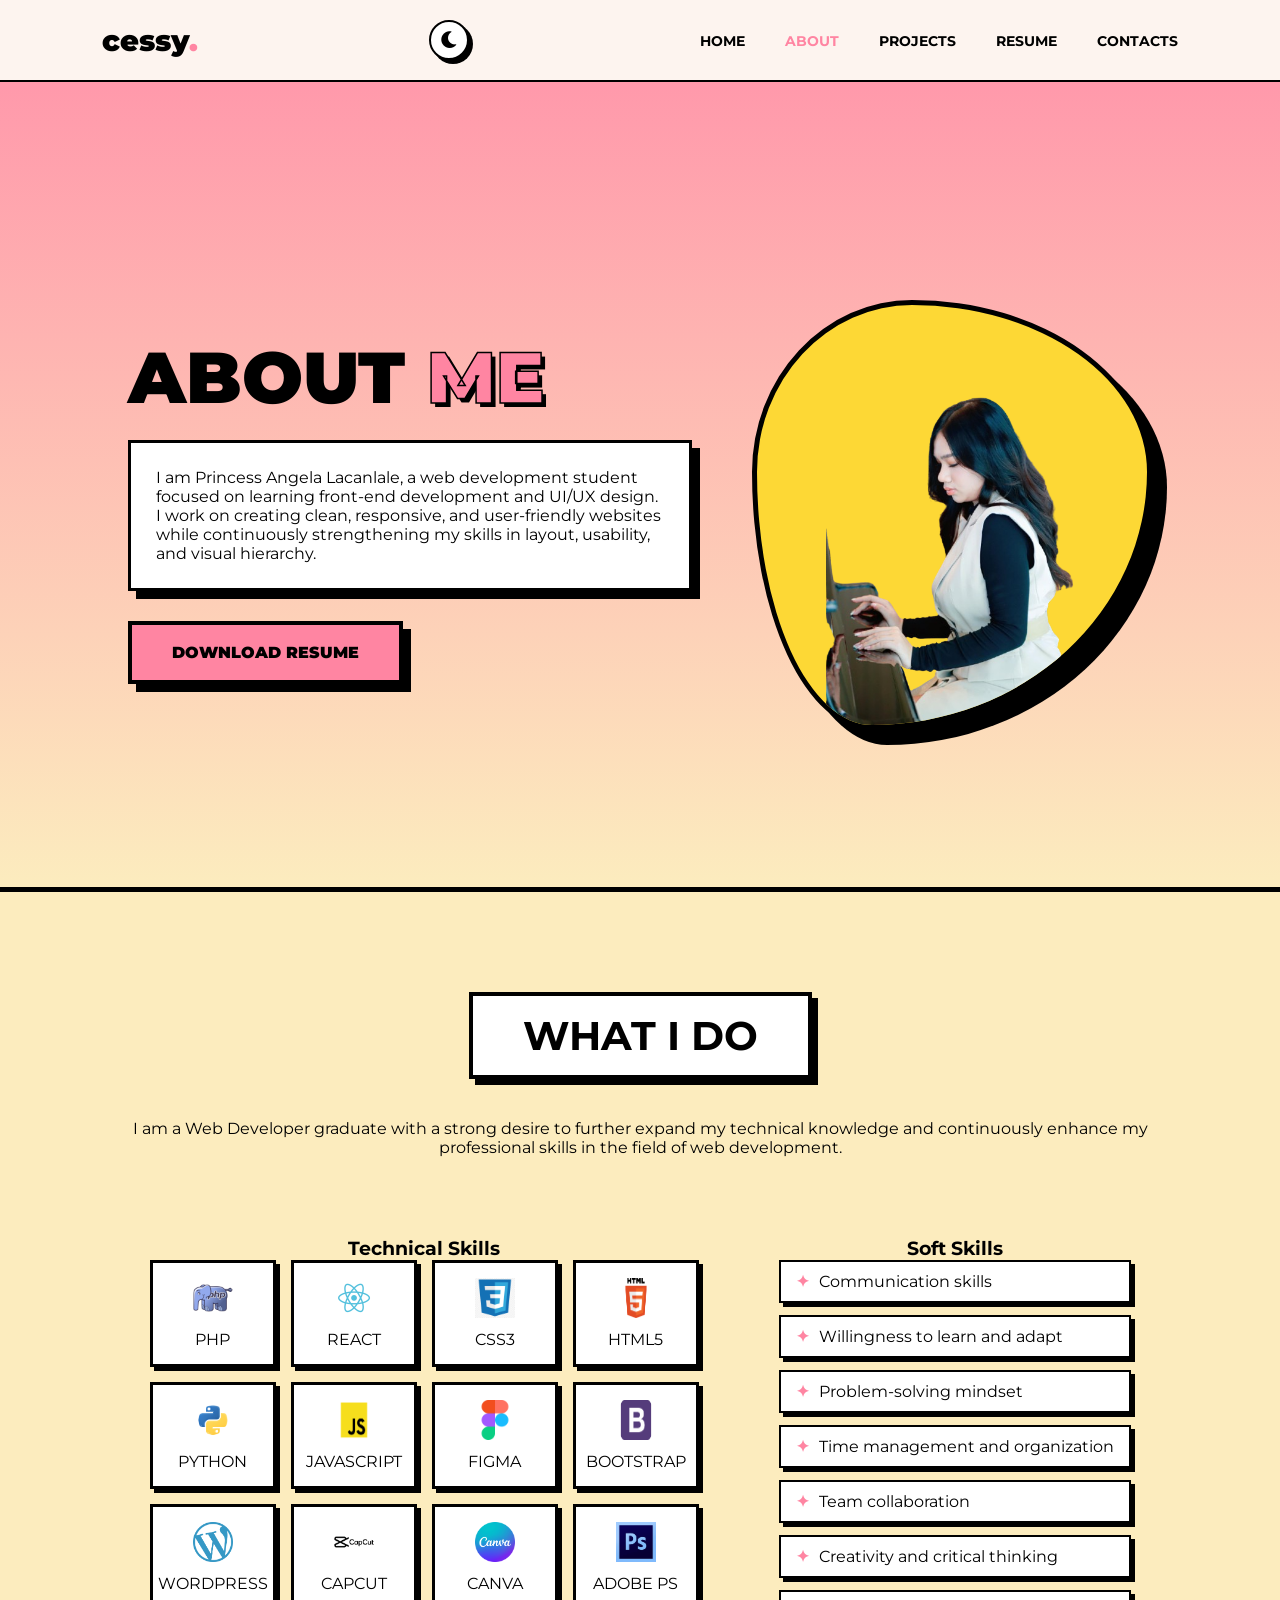
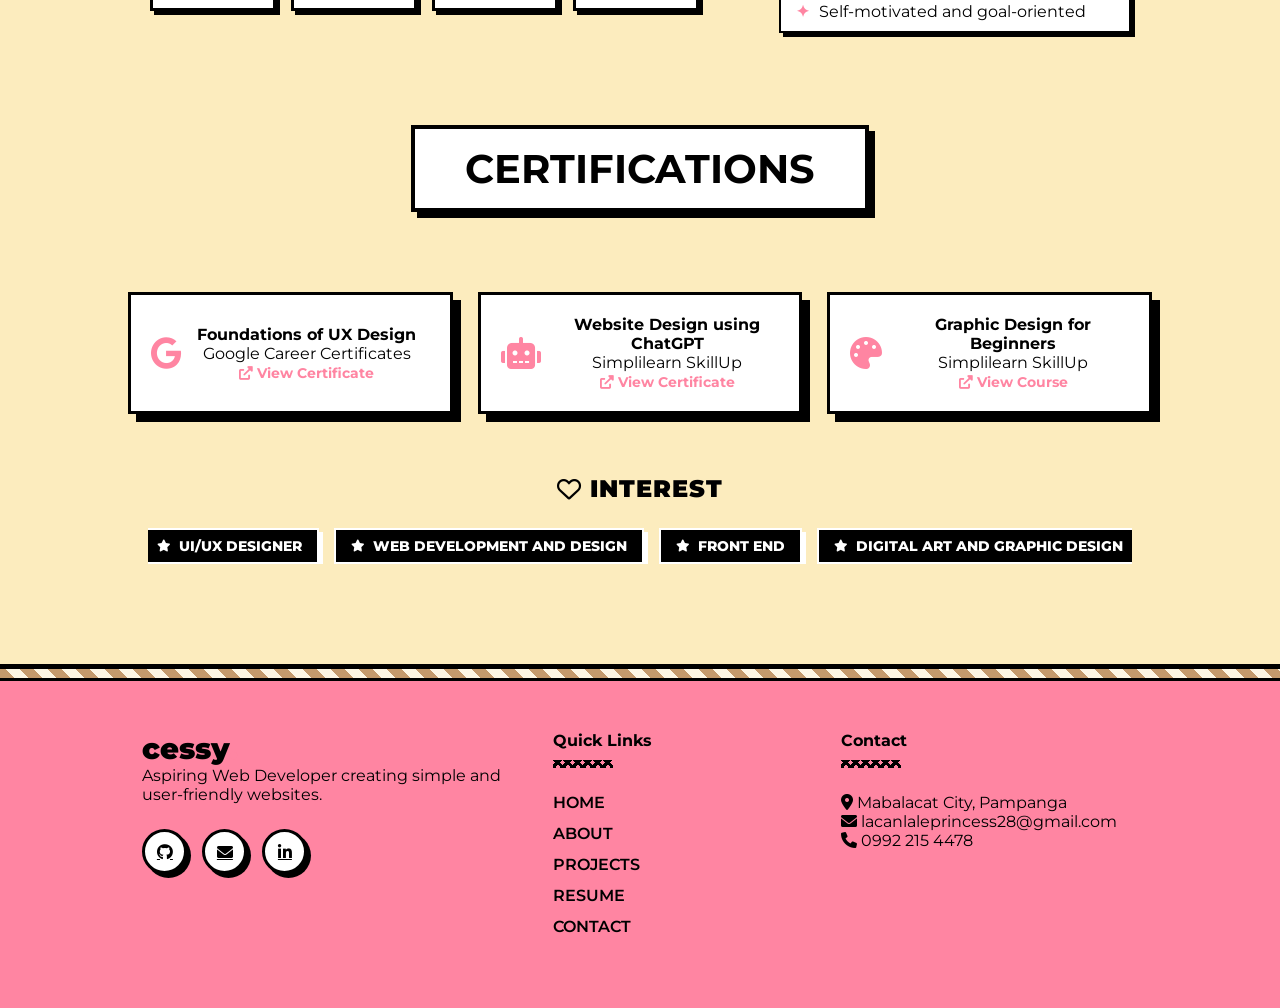
==== about.html @ 7f15cc91 "first commit" ====
<!DOCTYPE html>
<html lang="en">
<head>
    <meta charset="UTF-8">
    <meta name="viewport" content="width=device-width, initial-scale=1.0">
    <title>About Me | Princess Angela</title>
    <link rel="stylesheet" href="https://cdnjs.cloudflare.com/ajax/libs/font-awesome/6.0.0/css/all.min.css">
    <link href="https://fonts.googleapis.com/css2?family=Montserrat:wght@700;900&family=Playfair+Display:wght@700&family=Poppins:wght@400;600&display=swap" rel="stylesheet">
    <link rel="stylesheet" href="style.css">
    <link rel="stylesheet" href="css/about.css">
</head>
<body>

    <header>
        <nav>
            <a href="index.html" class="logo">cessy<span>.</span></a>
            
            <div class="nav-actions">
                <div class="theme-toggle" id="theme-toggle" style="cursor: pointer;">
                    <i class="fas fa-moon"></i>
                </div>
                <div class="menu-toggle" id="mobile-menu">
                    <span class="bar"></span>
                    <span class="bar"></span>
                    <span class="bar"></span>
                </div>
            </div>

            <ul class="nav-menu">
                <li><a href="index.html">Home</a></li>
                <li><a href="about.html" class="active">About</a></li>
                <li><a href="projects.html">Projects</a></li>
                <li><a href="resume.html">Resume</a></li>
                <li><a href="contact.html">Contacts</a></li>
            </ul>
        </nav>
    </header>

    <main>
        <section class="about-hero">
            <div class="about-text">
                <h1 class="reveal">About <span>me</span></h1>
                <div class="description-box reveal delay-1">
                    <p>I am Princess Angela Lacanlale, a web development student focused on learning front-end development and UI/UX design. I work on creating clean, responsive, and user-friendly websites while continuously strengthening my skills in layout, usability, and visual hierarchy.</p>
                </div>
                <a href="resume.pdf" class="btn btn-pink reveal delay-2">Download Resume</a>
            </div>
            <div class="about-image-container reveal">
                <div class="blob-wrapper">
                    <div class="sparkle s1"></div>
                    <div class="sparkle s2"></div>
                    <div class="blob-shape">
                    <img src="assets/images/about-profile.png" alt="Princess Angela Profile">                    
                    <div>
                </div>
            </div>
        </section>

        <section class="what-i-do">
            <div class="outline-box reveal">
                <h2>What I Do</h2>
            </div>
            <p class="summary reveal">I am a Web Developer graduate with a strong desire to further expand my technical knowledge and continuously enhance my professional skills in the field of web development.</p>

            <div class="skills-flex">
                <div class="column reveal">
                    <h3>Technical Skills</h3>
                    <div class="tech-grid">
                        <div class="skill-item"><img src="icons/php.png" alt="PHP"><p>PHP</p></div>
                        <div class="skill-item"><img src="icons/react.png" alt="React"><p>REACT</p></div>
                        <div class="skill-item"><img src="icons/css3.png" alt="CSS3"><p>CSS3</p></div>
                        <div class="skill-item"><img src="icons/html5.png" alt="HTML5"><p>HTML5</p></div>
                        <div class="skill-item"><img src="icons/python.png" alt="Python"><p>PYTHON</p></div>
                        <div class="skill-item"><img src="icons/javascript.png" alt="JS"><p>JAVASCRIPT</p></div>
                        <div class="skill-item"><img src="icons/figma.png" alt="Figma"><p>FIGMA</p></div>
                        <div class="skill-item"><img src="icons/bootstrap.png" alt="Bootstrap"><p>BOOTSTRAP</p></div>
                        <div class="skill-item"><img src="icons/wordpress.png" alt="WP"><p>WORDPRESS</p></div>
                        <div class="skill-item"><img src="icons/capcut.png" alt="CapCut"><p>CAPCUT</p></div>
                        <div class="skill-item"><img src="icons/canva.png" alt="Canva"><p>CANVA</p></div>
                        <div class="skill-item"><img src="icons/ps.png" alt="PS"><p>ADOBE PS</p></div>
                    </div>
                </div>

                <div class="vertical-divider reveal"></div>

                <div class="column reveal">
                    <h3>Soft Skills</h3>
                    <ul class="soft-list">
                        <li>Communication skills</li>
                        <li>Willingness to learn and adapt</li>
                        <li>Problem-solving mindset</li>
                        <li>Time management and organization</li>
                        <li>Team collaboration</li>
                        <li>Creativity and critical thinking</li>
                        <li>Self-motivated and goal-oriented</li>
                    </ul>
                </div>
            </div>

           <section class="certifications reveal">
                <div class="outline-box">
                    <h2>Certifications</h2>
                </div>
                
                <div class="cert-grid">
                    <div class="cert-card">
                        <div class="cert-icon"><i class="fab fa-google"></i></div>
                        <div class="cert-info">
                            <h4>Foundations of UX Design</h4>
                            <p>Google Career Certificates</p>
                            <a href="https://lnkd.in/dNYUERi3" target="_blank" class="cert-link">
                                <i class="fas fa-external-link-alt"></i> View Certificate
                            </a>
                        </div>
                    </div>

                    <div class="cert-card">
                        <div class="cert-icon"><i class="fas fa-robot"></i></div>
                        <div class="cert-info">
                            <h4>Website Design using ChatGPT</h4>
                            <p>Simplilearn SkillUp</p>
                            <a href="simpli-web.app.link/e/Jflbzwd8aWb" target="_blank" class="cert-link">
                                <i class="fas fa-external-link-alt"></i> View Certificate
                            </a>
                        </div>
                    </div>

                    <div class="cert-card">
                        <div class="cert-icon"><i class="fas fa-palette"></i></div>
                        <div class="cert-info">
                            <h4>Graphic Design for Beginners</h4>
                            <p>Simplilearn SkillUp</p>
                            <a href="https://www.simplilearn.com/learn-design-thinking-basics-free-course-skillup" target="_blank" class="cert-link">
                                <i class="fas fa-external-link-alt"></i> View Course
                            </a>
                        </div>
                    </div>
                </div>
            </section>

            <div class="interests-footer reveal">
                <h3><i class="far fa-heart"></i> INTEREST</h3>
                <div class="interest-tags">
                    <span><i class="fas fa-star"></i> UI/UX DESIGNER</span>
                    <span><i class="fas fa-star"></i> Web Development and Design</span>
                    <span><i class="fas fa-star"></i> Front End</span>
                    <span><i class="fas fa-star"></i> Digital Art and Graphic Design</span>
                </div>
            </div>
        </section>
    </main>

    <footer class="main-footer">
        <div class="rope-divider"></div>
        <div class="footer-container">
            <div class="footer-col brand-info">
                <h2 class="logo">cessy<span>.</span></h2>
                <p>Aspiring Web Developer creating simple and user-friendly websites.</p>
                <div class="footer-icons">
                    <a href="https://github.com/PrincessLacanlale" target="_blank"><i class="fab fa-github"></i></a>
                    <a href="mailto:lacanlaleprincess28@gmail.com"><i class="fas fa-envelope"></i></a>
                    <a href="https://www.linkedin.com/in/princess-lacan-lale/" target="_blank"><i class="fab fa-linkedin-in"></i></a>
                </div>
            </div>

            <div class="footer-col quick-links">
                <h4>Quick Links</h4>
                <div class="zigzag-underline"></div>
                <ul>
                    <li><a href="index.html"> HOME</a></li>
                    <li><a href="about.html"> ABOUT</a></li>
                    <li><a href="projects.html"> PROJECTS</a></li>
                    <li><a href="resume.html"> RESUME</a></li>
                    <li><a href="contact.html"> CONTACT</a></li>
                </ul>
            </div>

            <div class="footer-col contact-details">
                <h4>Contact</h4>
                <div class="zigzag-underline"></div>
                <p><i class="fas fa-map-marker-alt"></i> Mabalacat City, Pampanga</p>
                <p><i class="fas fa-envelope"></i> lacanlaleprincess28@gmail.com</p>
                <p><i class="fas fa-phone"></i> 0992 215 4478</p>
            </div>
        </div>
        <div class="footer-wave-bg"></div>
    </footer>

    <script>
        document.addEventListener('DOMContentLoaded', () => {
            // --- 1. THEME TOGGLE LOGIC ---
            const themeToggle = document.getElementById('theme-toggle');
            const body = document.body;
            const icon = themeToggle.querySelector('i');

            if (localStorage.getItem('theme') === 'dark') {
                body.classList.add('dark-mode');
                icon.classList.replace('fa-moon', 'fa-sun');
            }

            themeToggle.addEventListener('click', () => {
                body.classList.toggle('dark-mode');
                const isDark = body.classList.contains('dark-mode');
                localStorage.setItem('theme', isDark ? 'dark' : 'light');
                icon.classList.replace(isDark ? 'fa-moon' : 'fa-sun', isDark ? 'fa-sun' : 'fa-moon');
            });

            // --- 2. MOBILE MENU & X ANIMATION ---
            const mobileMenu = document.getElementById('mobile-menu');
            const navMenu = document.querySelector('.nav-menu');

            if (mobileMenu) {
                mobileMenu.addEventListener('click', () => {
                    mobileMenu.classList.toggle('active');
                    navMenu.classList.toggle('active');
                });
            }

            // Close menu on link click
            document.querySelectorAll('.nav-menu a').forEach(link => {
                link.addEventListener('click', () => {
                    mobileMenu.classList.remove('active');
                    navMenu.classList.remove('active');
                });
            });

            // --- 3. SCROLL REVEAL ANIMATION ---
            const observer = new IntersectionObserver((entries) => {
                entries.forEach(entry => {
                    if (entry.isIntersecting) entry.target.classList.add('active');
                });
            }, { threshold: 0.15 });

            document.querySelectorAll('.reveal').forEach((el) => observer.observe(el));
        });
    </script>
</body>
</html>
---- style.css ----
/* --- 1. THEME LOGIC & VARIABLES --- */
:root {
    --pink: #ff85a2;
    --dark-pink: #e0748d;
    --neo-yellow: #fdd835;
    --bg-cream: #fdf5f2;
    --text-dark: #333;
    --white: #ffffff;
    --black: #000000;
    --accent-blue: #3b82f6; /* Blue accent from Tyra.dev reference */

    --current-bg: var(--bg-cream);
    --current-text: var(--text-dark);
    --current-nav-bg: rgba(253, 245, 242, 0.95);
    --current-border: var(--black);
    --current-card: var(--white);
}

body.dark-mode {
    --current-bg: #1a1a1a;
    --current-text: #ffffff;
    --current-nav-bg: rgba(26, 26, 26, 0.95);
    --current-border: #ffffff;
    --current-card: #2d2d2d;
}

/* --- 2. GLOBAL STYLES --- */
* { margin: 0; padding: 0; box-sizing: border-box; }

body {
    font-family: 'Montserrat', sans-serif;
    background-color: var(--current-bg);
    color: var(--current-text);
    overflow-x: hidden;
    transition: background 0.3s ease, color 0.3s ease;
    background-image: url('https://www.transparenttextures.com/patterns/stardust.png');
}

/* --- 3. NAVIGATION --- */
nav {
    display: flex; justify-content: space-between; align-items: center;
    padding: 20px 8%; background-color: var(--current-nav-bg);
    backdrop-filter: blur(10px); position: sticky; top: 0; z-index: 1000;
    border-bottom: 2px solid var(--current-border);
}

/* --- HEADER & NAV ACTIONS --- */
.nav-actions {
    display: flex;
    align-items: center;
    gap: 15px; /* Space between moon icon and hamburger */
    z-index: 1100;
}

.theme-toggle {
    font-size: 1.2rem;
    cursor: pointer;
    color: var(--current-text);
}

/* --- HAMBURGER CORE --- */
.menu-toggle {
    display: none;
    flex-direction: column;
    gap: 6px;
    cursor: pointer;
}

.bar {
    width: 30px;
    height: 4px;
    background-color: var(--current-text);
    transition: 0.3s cubic-bezier(0.175, 0.885, 0.32, 1.275);
}

/* --- MOBILE BREAKPOINT --- */
@media (max-width: 850px) {
    .menu-toggle { display: flex; }

    .nav-menu {
        position: fixed;
        top: 0;
        right: -100%; /* Hidden */
        width: 100%;
        height: 100vh;
        background: var(--current-card);
        flex-direction: column;
        justify-content: center;
        align-items: center;
        transition: 0.5s cubic-bezier(0.77, 0, 0.175, 1);
        z-index: 1000;
        gap: 30px;
    }

    .nav-menu.active {
        right: 0; /* Slide in */
    }

    /* THE 'X' ANIMATION */
    .menu-toggle.active .bar:nth-child(1) {
        transform: translateY(10px) rotate(45deg);
    }
    .menu-toggle.active .bar:nth-child(2) {
        opacity: 0;
    }
    .menu-toggle.active .bar:nth-child(3) {
        transform: translateY(-10px) rotate(-45deg);
    }
}

.logo {
    font-weight: 900; font-size: 1.8rem; text-decoration: none;
    color: var(--current-text); text-transform: lowercase;
}
.logo span { color: var(--pink); }

.nav-menu { display: flex; list-style: none; align-items: center; gap: 40px; }
.nav-menu li a {
    text-decoration: none; color: var(--current-text);
    font-size: 0.85rem; font-weight: 700; text-transform: uppercase;
}
.nav-menu li a.active { color: var(--pink); }

.menu-toggle {
    display: none; flex-direction: column; cursor: pointer; gap: 6px; z-index: 1001;
}
.menu-toggle .bar {
    width: 30px; height: 4px; background-color: var(--current-text);
    border: 1px solid var(--current-border); transition: 0.3s;
}

.theme-toggle {
    background: var(--current-card); border: 2px solid var(--current-border);
    width: 40px; height: 40px; border-radius: 50%;
    display: flex; justify-content: center; align-items: center;
    cursor: pointer; box-shadow: 4px 4px 0px var(--current-border);
    transition: 0.2s; color: var(--current-text);
}

/* --- 4. HERO SECTION --- */
.hero { display: flex; justify-content: center; align-items: center; min-height: 100vh; padding: 80px 8%; }
.hero-container { display: flex; align-items: center; justify-content: space-between; width: 100%; max-width: 1200px; gap: 60px; }

.subtitle { 
    display: inline-block; background: var(--neo-yellow); color: #000; 
    font-weight: 900; padding: 8px 20px; border: 3px solid var(--current-border);
    box-shadow: 5px 5px 0px var(--current-border); text-transform: uppercase; margin-bottom: 20px;
}

h1 { font-size: 4.5rem; font-weight: 900; line-height: 0.9; margin-bottom: 30px; text-transform: uppercase; color: var(--current-text); }
h1 span { 
    color: var(--pink); -webkit-text-stroke: 2px var(--current-border); 
    text-shadow: 4px 4px 0px var(--current-border); 
}

.description-box {
    background: var(--current-card); padding: 25px; border: 3px solid var(--current-border);
    box-shadow: 10px 10px 0px var(--current-border); margin-bottom: 45px;
}

.btn {
    padding: 18px 40px; text-decoration: none; font-weight: 900; text-transform: uppercase;
    border: 4px solid var(--current-border); transition: 0.3s; display: inline-block;
}
.btn-pink { background: var(--pink); color: #000; box-shadow: 8px 8px 0px var(--current-border); }
.btn-outline { background: var(--current-card); color: var(--current-text); box-shadow: 8px 8px 0px var(--current-border); margin-left: 15px; }

.blob-shape {
    width: 450px; height: 470px; background: var(--pink);
    border: 4px solid var(--current-border); box-shadow: 20px 20px 0px var(--current-border);
    border-radius: 30% 70% 70% 30% / 30% 30% 70% 70%;
    animation: morphing 8s ease-in-out infinite;
    display: flex; justify-content: center; align-items: center; overflow: hidden;
}

@keyframes morphing {
    0%, 100% { border-radius: 30% 70% 70% 30% / 30% 30% 70% 70%; }
    50% { border-radius: 50% 50% 33% 67% / 55% 27% 73% 45%; }
}

/* --- 5. FOOTER (DESKTOP) --- */
.main-footer { 
    background-color: var(--pink); 
    color: var(--black); 
    border-top: 5px solid var(--current-border); 
    padding: 0 0 60px; 
    position: relative;
    text-align: left;
}

body.dark-mode .main-footer { 
    background-color: var(--current-card); 
    color: var(--white); 
}

/* The Rope Divider - Preserved Design */
.rope-divider {
    height: 12px; 
    background-image: repeating-linear-gradient(45deg, #c49a6c, #c49a6c 10px, #fdf6e3 10px, #fdf6e3 20px);
    border-bottom: 3px solid var(--current-border); 
    margin-bottom: 50px;
}

.footer-container { 
    display: grid; 
    grid-template-columns: 1.5fr 1fr 1.2fr; 
    gap: 40px; 
    padding: 0 8%; 
    max-width: 1200px; 
    margin: 0 auto;
    align-items: start; 
}

.footer-col { display: flex; flex-direction: column; align-items: flex-start; }

.zigzag-underline {
    height: 8px; width: 60px; margin: 10px 0 25px 0;
    background: linear-gradient(135deg, transparent 25%, currentColor 25%, currentColor 50%, transparent 50%, transparent 75%, currentColor 75%),
                linear-gradient(225deg, transparent 25%, currentColor 25%, currentColor 50%, transparent 50%, transparent 75%, currentColor 75%);
    background-size: 10px 10px;
}

.quick-links ul { list-style: none; padding: 0; }
.quick-links ul li { margin-bottom: 12px; }
.quick-links ul li a {
    text-decoration: none; color: inherit; font-weight: 600;
    display: flex; align-items: center; gap: 12px; transition: 0.3s ease;
}

.footer-icons { display: flex; gap: 15px; margin-top: 25px; }
.footer-icons a {
    width: 45px; height: 45px; background: var(--white); border-radius: 50%;
    display: inline-flex; align-items: center; justify-content: center;
    border: 3px solid var(--black); box-shadow: 4px 4px 0px var(--black); 
    color: var(--black); transition: 0.2s ease;
}

/* --- 6. RESPONSIVE UNITY (MOBILE) --- */
@media (max-width: 1024px) {
    h1 { font-size: 3.5rem; }
}

@media (max-width: 768px) {
    /* Layout Centering */
    .nav-menu {
        position: fixed; top: 80px; left: -100%; width: 100%; height: calc(100vh - 80px);
        background: var(--current-bg); flex-direction: column; padding: 40px; gap: 30px;
        transition: 0.4s; border-top: 2px solid var(--current-border);
    }
    .nav-menu.active { left: 0; }
    .menu-toggle { display: flex; }
    .hero-container { flex-direction: column-reverse; text-align: center; }
    .blob-shape { width: 300px; height: 320px; margin: 0 auto; }

    /* FOOTER MOBILE UNITY */
    .main-footer {
        background-color: #000000 !important; 
        color: #ffffff !important;
        text-align: center;
        padding: 0 0 60px; /* Padding-top is handled by rope margin */
        border-top: none;
    }

    /* FIX: Rope is now visible on mobile! */
    .rope-divider { 
        display: block; 
        width: 100%;
    }

    .footer-container {
        display: flex;
        flex-direction: column;
        align-items: center;
        gap: 50px;
    }

    .footer-col {
        align-items: center;
        text-align: center;
        width: 100%;
    }

    /* Blue Underline Accent (Unified with Tyra.dev style) */
    .zigzag-underline {
        height: 3px;
        width: 35px;
        background: var(--accent-blue) !important;
        margin: 10px auto 25px auto;
        border: none;
    }

    /* Clean Center-Aligned Links */
    .quick-links ul li a {
        justify-content: center;
        font-weight: 500;
        opacity: 0.9;
        text-transform: capitalize;
    }
    .quick-links ul li a i { display: none; } 

    .contact-details p { justify-content: center; opacity: 0.8; }

    /* Modern Dark Square Icons */
    .footer-icons {
        justify-content: center;
        margin: 30px auto 0;
        gap: 15px;
    }

    .footer-icons a {
        background: #333333;
        border: none;
        border-radius: 12px; 
        box-shadow: none;
        width: 50px;
        height: 50px;
        color: #ffffff;
    }

    .footer-icons a:hover {
        background: #444;
        transform: translateY(-3px);
    }
}
---- css/about.css ----
:root {
    --pink: #ff85a2;      
    --yellow: #fdd835;
    --black: #000000;
    --white: #ffffff;
    
    /* Gradients and Textures */
    --light-gradient: linear-gradient(180deg, #ff99ab 0%, #fcecbe 100%);
    --texture-url: url('https://www.transparenttextures.com/patterns/stardust.png');

    /* Theme Mapping */
    --current-hero-bg: var(--light-gradient);
    --current-bg: #fcecbe;
    --current-card: #ffffff;
    --current-text: #000000;
    --current-border: #000000;
}

body.dark-mode {
    --current-hero-bg: linear-gradient(180deg, #000000 50%, #eb86a7 100%);
    --current-bg: #121212;
    --current-card: #1a1a1a;
    --current-text: #ffffff;
    --current-border: #ffffff;
}

/* --- Hero Section --- */
.about-hero {
    display: flex;
    align-items: center;
    padding: 140px 10% 80px;
    background: var(--current-hero-bg);
    min-height: 90vh;
    border-bottom: 5px solid var(--current-border);
    transition: all 0.4s ease;
}

.about-text { flex: 1; padding-right: 60px; }

.about-text h1 { 
    font-family: 'Montserrat', sans-serif; 
    font-size: 4.5rem; 
    font-weight: 900;
    color: var(--current-text); 
    text-transform: uppercase;
    line-height: 0.9;
    margin-bottom: 30px;
}

.about-text h1 span {
    color: var(--pink); 
    -webkit-text-stroke: 1.5px var(--current-text);
    text-shadow: 4px 4px 0px var(--current-text);
}

.description-box {
    background: var(--current-card);
    color: var(--current-text);
    border: 3px solid var(--current-border);
    padding: 25px;
    box-shadow: 8px 8px 0px var(--current-border);
    margin-bottom: 30px;
}

/* --- Profile Image (The Blob Fix) --- */
.blob-shape {
    width: 400px; 
    height: 430px;
    background: var(--yellow); 
    border: 5px solid var(--current-border);
    box-shadow: 15px 15px 0px var(--current-border);
    border-radius: 40% 60% 70% 30% / 40% 40% 60% 60%;
    animation: morphing 8s ease-in-out infinite;
    display: flex;
    justify-content: center;
    align-items: flex-end; /* Anchors person to the bottom */
    overflow: hidden;
    position: relative;
}

.blob-shape img { 
    width: 100%; 
    height: 90%; 
    object-fit: contain;
    transition: transform 0.3s ease;
}

.blob-wrapper:hover img {
    transform: scale(1.1) rotate(-2deg);
}

/* --- Skills Section --- */
.what-i-do { 
    padding: 100px 10%; 
    background-color: var(--current-bg);
    text-align: center; 
}

.outline-box h2 {
    display: inline-block;
    background: var(--current-card);
    color: var(--current-text);
    border: 4px solid var(--current-border);
    padding: 15px 50px;
    font-size: 2.5rem;
    margin-bottom: 40px;
    box-shadow: 6px 6px 0px var(--current-border);
    text-transform: uppercase;
}

.skills-flex { 
    display: flex; 
    justify-content: center;
    max-width: 1200px;
    margin: 80px auto;
    gap: 40px;
}

.tech-grid { 
    display: grid; 
    grid-template-columns: repeat(4, 1fr); 
    gap: 15px; 
}

.skill-item { 
    background: var(--current-card);
    color: var(--current-text);
    border: 3px solid var(--current-border);
    padding: 15px 5px;
    box-shadow: 4px 4px 0px var(--current-border);
    transition: 0.2s;
}

.skill-item:hover { 
    transform: translate(-3px, -3px);
    box-shadow: 7px 7px 0px var(--pink);
    background: var(--yellow);
    color: var(--black);
}

.skill-item img { width: 40px; height: 40px; margin-bottom: 8px; }

/* --- Certifications --- */
.cert-grid {
    display: grid;
    grid-template-columns: repeat(auto-fit, minmax(300px, 1fr));
    gap: 25px;
    margin-top: 40px;
}

.cert-card {
    background: var(--current-card);
    color: var(--current-text);
    border: 3px solid var(--current-border);
    padding: 20px;
    display: flex;
    align-items: center;
    gap: 15px;
    box-shadow: 8px 8px 0px var(--current-border);
    transition: 0.2s;
}

.cert-card:hover {
    transform: scale(1.02);
    border-color: var(--pink);
}

.cert-icon { font-size: 2rem; color: var(--pink); }

.cert-link {
    text-decoration: none;
    font-weight: 700;
    color: var(--pink);
    font-size: 0.85rem;
}

/* --- Soft Skills List --- */
.soft-list { list-style: none; text-align: left; }
.soft-list li { 
    margin-bottom: 12px; 
    background: var(--current-card);
    color: var(--current-text);
    border: 2px solid var(--current-border);
    padding: 10px 15px;
    box-shadow: 4px 4px 0px var(--current-border);
    display: flex;
    align-items: center;
    gap: 10px;
}
.soft-list li::before { content: "✦"; color: var(--pink); font-weight: bold; }
/* --- Interest Section Base (Desktop First) --- */
.interests-footer { 
    margin-top: 80px; 
    text-align: center;
    padding: 0 5%;
}

.interests-footer h3 {
    font-size: 2rem;
    font-weight: 900;
    color: var(--current-text);
    margin-bottom: 40px;
    letter-spacing: 2px;
    display: flex;
    justify-content: center;
    align-items: center;
    gap: 10px;
}

/* Desktop/Laptop Layout: Horizontal Row */
.interest-tags { 
    display: flex; 
    flex-direction: row; /* Horizontal for PC */
    flex-wrap: wrap;    /* Allows wrapping if screen is small */
    justify-content: center; 
    gap: 25px; 
}

.interest-tags span { 
    background: #000000; /* Black background like image ab0d5e */
    color: #ffffff;      /* White text */
    border: 2px solid #ffffff; /* White border */
    padding: 12px 25px;
    font-weight: 900;
    font-size: 1rem;
    text-transform: uppercase;
    
    /* Sticker Shadow Effect from your image */
    box-shadow: 5px 5px 0px #ffffff; 
    position: relative;
    display: inline-flex;
    align-items: center;
    gap: 10px;
    transition: 0.2s ease;
}

/* --- Interest Section: Compact One-Line Desktop Version --- */
.interests-footer { 
    margin-top: 60px; 
    text-align: center;
    padding: 0 2%;
}

.interests-footer h3 {
    font-size: 1.5rem; /* Made slightly smaller */
    font-weight: 900;
    color: var(--current-text);
    margin-bottom: 25px;
    letter-spacing: 1px;
    display: flex;
    justify-content: center;
    align-items: center;
    gap: 8px;
}

.interest-tags { 
    display: flex; 
    flex-direction: row; 
    flex-wrap: nowrap;    /* Forces everything into 1 line on PC */
    justify-content: center; 
    align-items: center;
    gap: 15px;            /* Reduced gap to fit better */
    overflow-x: hidden;   /* Prevents accidental scrolling on desktop */
}

.interest-tags span { 
    background: #000000;  /* Black background from image ab0d5e */
    color: #ffffff;       /* White text */
    border: 2px solid #ffffff; 
    padding: 8px 15px;    /* Smaller padding for a more compact look */
    font-weight: 800;
    font-size: 0.85rem;   /* Smaller font size for desktop fit */
    text-transform: uppercase;
    white-space: nowrap;  /* Prevents text inside from breaking into 2 lines */
    
    /* Sticker Shadow Effect */
    box-shadow: 4px 4px 0px #ffffff;
    position: relative;
    display: inline-flex;
    align-items: center;
    gap: 8px;
    transition: 0.2s cubic-bezier(0.175, 0.885, 0.32, 1.275);
}

.interest-tags span i {
    font-size: 0.75rem;   /* Smaller star icon */
}

/* Hover effect */
.interest-tags span:hover {
    transform: translateY(-2px);
    box-shadow: 6px 6px 0px var(--pink);
    background: #ffffff;
    color: #000000;
    border-color: #000000;
}

/* --- Mobile Responsibility --- */
@media (max-width: 1024px) {
    .interest-tags { 
        flex-wrap: wrap;   /* Allows wrapping on smaller tablets/laptops */
        gap: 12px;
    }
}

@media (max-width: 768px) {
    .interest-tags { 
        flex-direction: column; /* Vertical stack for mobile as requested earlier */
        width: 100%;
    }
    
    .interest-tags span {
        width: 85%;
        justify-content: center;
        font-size: 0.9rem;
    }
}

/* --- Animations --- */
@keyframes morphing {
    0%, 100% { border-radius: 30% 70% 70% 30% / 30% 30% 70% 70%; }
    50% { border-radius: 50% 50% 33% 67% / 55% 27% 73% 45%; }
}

.reveal { opacity: 0; transform: translateY(30px); transition: 0.8s ease; }
.reveal.active { opacity: 1; transform: translateY(0); }

/* --- Responsive --- */
@media (max-width: 992px) {
    .about-hero, .skills-flex { flex-direction: column; text-align: center; }
    .about-text { padding-right: 0; }
    .tech-grid { grid-template-columns: repeat(3, 1fr); }
}
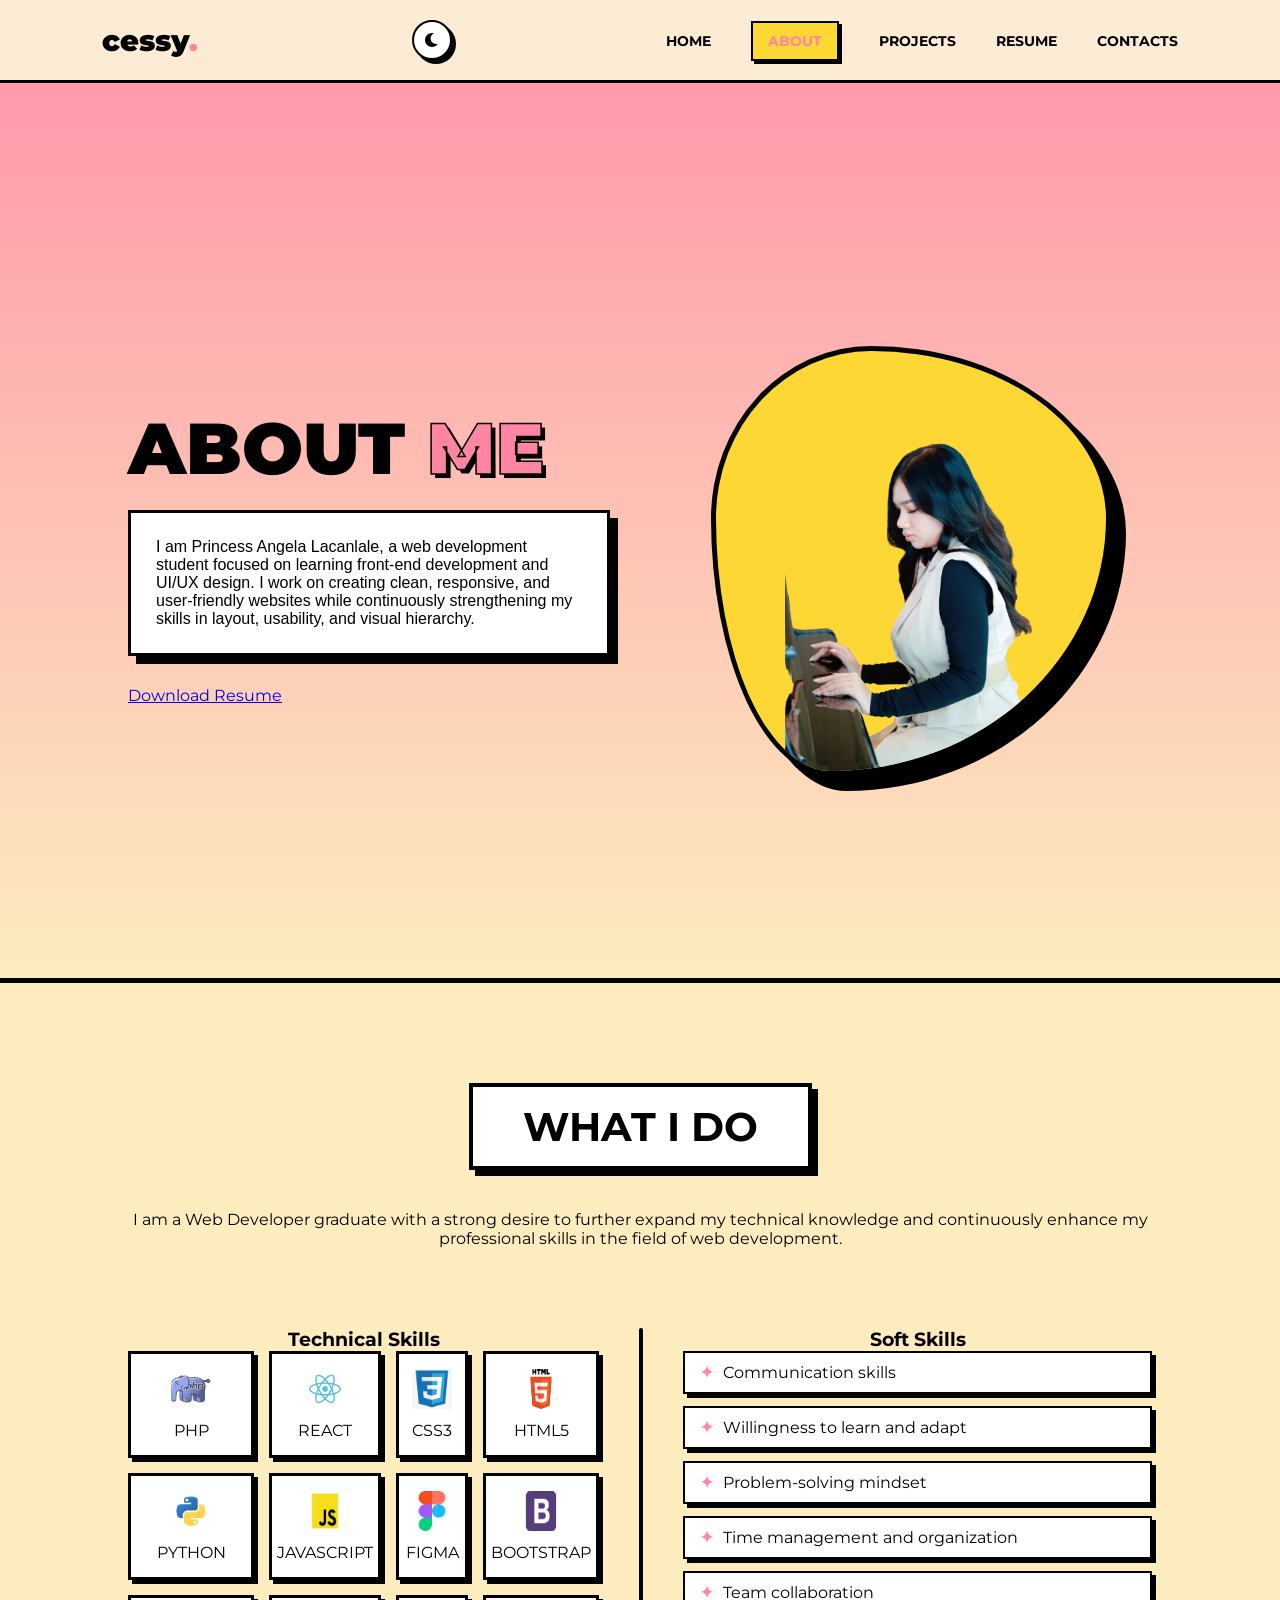
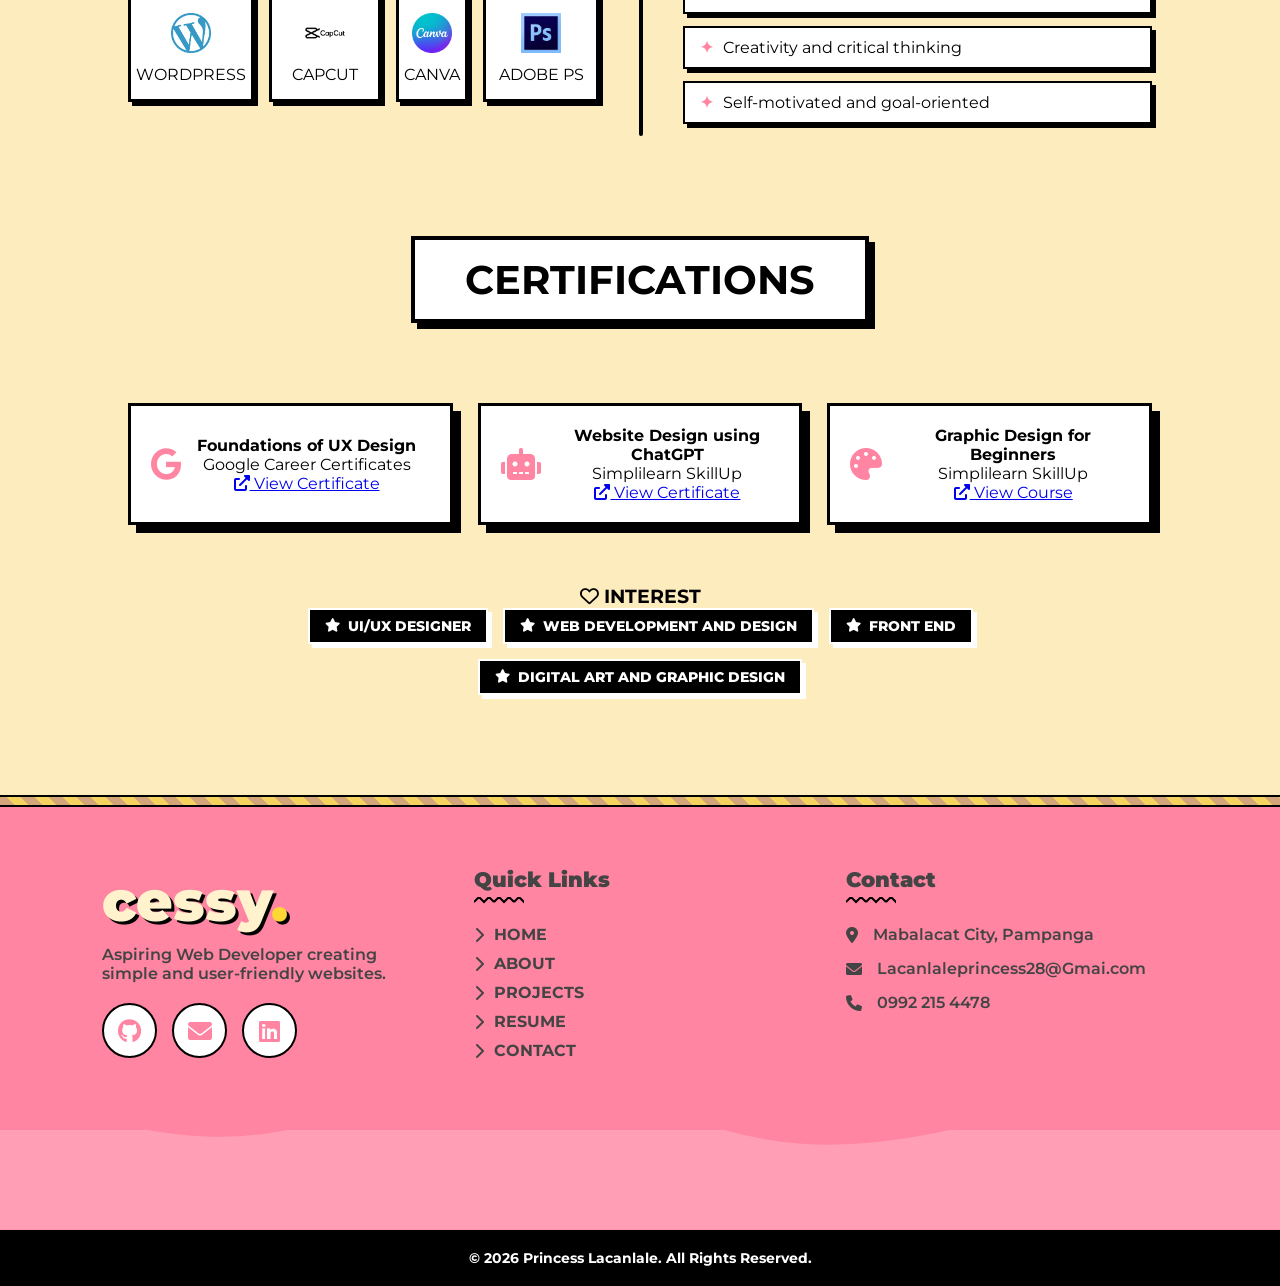
==== commit 88faa87b: "Update about.html" ====
--- a/about.html
+++ b/about.html
@@ -151,41 +151,47 @@
     </main>
 
     <footer class="main-footer">
-        <div class="rope-divider"></div>
-        <div class="footer-container">
-            <div class="footer-col brand-info">
-                <h2 class="logo">cessy<span>.</span></h2>
-                <p>Aspiring Web Developer creating simple and user-friendly websites.</p>
-                <div class="footer-icons">
-                    <a href="https://github.com/PrincessLacanlale" target="_blank"><i class="fab fa-github"></i></a>
-                    <a href="mailto:lacanlaleprincess28@gmail.com"><i class="fas fa-envelope"></i></a>
-                    <a href="https://www.linkedin.com/in/princess-lacan-lale/" target="_blank"><i class="fab fa-linkedin-in"></i></a>
-                </div>
-            </div>
-
-            <div class="footer-col quick-links">
-                <h4>Quick Links</h4>
-                <div class="zigzag-underline"></div>
-                <ul>
-                    <li><a href="index.html"> HOME</a></li>
-                    <li><a href="about.html"> ABOUT</a></li>
-                    <li><a href="projects.html"> PROJECTS</a></li>
-                    <li><a href="resume.html"> RESUME</a></li>
-                    <li><a href="contact.html"> CONTACT</a></li>
-                </ul>
-            </div>
-
-            <div class="footer-col contact-details">
-                <h4>Contact</h4>
-                <div class="zigzag-underline"></div>
-                <p><i class="fas fa-map-marker-alt"></i> Mabalacat City, Pampanga</p>
-                <p><i class="fas fa-envelope"></i> lacanlaleprincess28@gmail.com</p>
-                <p><i class="fas fa-phone"></i> 0992 215 4478</p>
+    <div class="rope-divider"></div>
+
+    <div class="footer-container">
+        <div class="footer-col brand-info">
+            <h2 class="footer-logo">cessy<span>.</span></h2>
+            <p>Aspiring Web Developer creating simple and user-friendly websites.</p>
+            <div class="footer-social-circles">
+                <a href="https://github.com/PrincessLacanlale" class="social-circle"><i class="fab fa-github"></i></a>
+                <a href="mailto:lacanlaleprincess28@gmail.com" class="social-circle"><i class="fas fa-envelope"></i></a>
+                <a href="www.linkedin.com/in/princess-lacanlale" class="social-circle"><i class="fab fa-linkedin"></i></a>
             </div>
         </div>
-        <div class="footer-wave-bg"></div>
-    </footer>
-
+
+        <div class="footer-col quick-links">
+            <h4>Quick Links</h4>
+            <div class="zigzag-underline"></div>
+            <ul>
+                <li><a href="index.html"><i class="fas fa-chevron-right"></i> HOME</a></li>
+                <li><a href="about.html"><i class="fas fa-chevron-right"></i> ABOUT</a></li>
+                <li><a href="projects.html"><i class="fas fa-chevron-right"></i> PROJECTS</a></li>
+                <li><a href="resume.html"><i class="fas fa-chevron-right"></i> RESUME</a></li>
+                <li><a href="contact.html"><i class="fas fa-chevron-right"></i> CONTACT</a></li>
+            </ul>
+        </div>
+
+        <div class="footer-col contact-details">
+            <h4>Contact</h4>
+            <div class="zigzag-underline"></div>
+            <p><i class="fas fa-map-marker-alt"></i> Mabalacat City, Pampanga</p>
+            <p><i class="fas fa-envelope"></i> Lacanlaleprincess28@Gmai.com</p>
+            <p><i class="fas fa-phone"></i> 0992 215 4478</p>
+        </div>
+    </div>
+
+    <div class="footer-wave"></div>
+    
+    <div class="footer-bottom">
+        &copy; 2026 Princess Lacanlale. All Rights Reserved.
+        
+    </div>
+</footer>
     <script>
         document.addEventListener('DOMContentLoaded', () => {
             // --- 1. THEME TOGGLE LOGIC ---
@@ -235,4 +241,4 @@
         });
     </script>
 </body>
-</html>+</html>
--- a/style.css
+++ b/style.css
@@ -1,19 +1,19 @@
 /* --- 1. THEME LOGIC & VARIABLES --- */
 :root {
-    --pink: #ff85a2;
-    --dark-pink: #e0748d;
-    --neo-yellow: #fdd835;
-    --bg-cream: #fdf5f2;
-    --text-dark: #333;
+    /* --- Reference Image Colors --- */
+    --pink: #ff608c;           /* Vibrant pink */
+    --neo-yellow: #fdd835;     /* Bold Yellow */
+    --bg-cream: #fcebd7;       /* Warm cream background */
     --white: #ffffff;
     --black: #000000;
-    --accent-blue: #3b82f6; /* Blue accent from Tyra.dev reference */
-
+
+    /* --- Refined System Colors --- */
     --current-bg: var(--bg-cream);
-    --current-text: var(--text-dark);
-    --current-nav-bg: rgba(253, 245, 242, 0.95);
+    --current-text: #2d2d2d;
+    --current-nav-bg: rgba(252, 235, 215, 0.9);
     --current-border: var(--black);
     --current-card: var(--white);
+    --footer-bg: var(--pink);
 }
 
 body.dark-mode {
@@ -22,10 +22,15 @@
     --current-nav-bg: rgba(26, 26, 26, 0.95);
     --current-border: #ffffff;
     --current-card: #2d2d2d;
+    --footer-bg: var(--black);
 }
 
 /* --- 2. GLOBAL STYLES --- */
-* { margin: 0; padding: 0; box-sizing: border-box; }
+* { 
+    margin: 0; 
+    padding: 0; 
+    box-sizing: border-box; 
+}
 
 body {
     font-family: 'Montserrat', sans-serif;
@@ -33,292 +38,239 @@
     color: var(--current-text);
     overflow-x: hidden;
     transition: background 0.3s ease, color 0.3s ease;
-    background-image: url('https://www.transparenttextures.com/patterns/stardust.png');
 }
 
 /* --- 3. NAVIGATION --- */
 nav {
-    display: flex; justify-content: space-between; align-items: center;
-    padding: 20px 8%; background-color: var(--current-nav-bg);
-    backdrop-filter: blur(10px); position: sticky; top: 0; z-index: 1000;
-    border-bottom: 2px solid var(--current-border);
-}
-
-/* --- HEADER & NAV ACTIONS --- */
-.nav-actions {
-    display: flex;
-    align-items: center;
-    gap: 15px; /* Space between moon icon and hamburger */
-    z-index: 1100;
+    display: flex; 
+    justify-content: space-between; 
+    align-items: center;
+    padding: 20px 8%; 
+    background-color: var(--current-nav-bg);
+    backdrop-filter: blur(10px); 
+    position: sticky; 
+    top: 0; 
+    z-index: 2000; 
+    border-bottom: 3px solid var(--current-border);
+}
+
+.logo { 
+    font-weight: 900; 
+    font-size: 1.8rem; 
+    text-decoration: none; 
+    color: var(--current-text); 
+    text-transform: lowercase; 
+}
+
+.logo span { color: var(--pink); }
+
+.nav-menu { 
+    display: flex; 
+    list-style: none; 
+    align-items: center; 
+    gap: 40px; 
+}
+
+.nav-menu li a {
+    text-decoration: none;
+    color: var(--current-text);
+    font-size: 0.85rem;
+    font-weight: 700;
+    text-transform: uppercase;
+}
+
+.nav-menu li a.active {
+    background: var(--neo-yellow);
+    padding: 10px 15px;
+    border: 2px solid var(--current-border);
+    box-shadow: 3px 3px 0px var(--current-border);
+    color: var(--pink);
+}
+
+.nav-actions { 
+    display: flex; 
+    align-items: center; 
+    gap: 15px; 
 }
 
 .theme-toggle {
-    font-size: 1.2rem;
-    cursor: pointer;
-    color: var(--current-text);
-}
-
-/* --- HAMBURGER CORE --- */
+    cursor: pointer; 
+    background: var(--current-card); 
+    border: 2px solid var(--current-border);
+    width: 40px; 
+    height: 40px; 
+    border-radius: 50%;
+    display: flex; 
+    justify-content: center; 
+    align-items: center;
+    box-shadow: 4px 4px 0px var(--current-border); 
+}
+
 .menu-toggle {
     display: none;
     flex-direction: column;
-    gap: 6px;
+    justify-content: space-between;
+    width: 30px;
+    height: 21px;
     cursor: pointer;
-}
-
-.bar {
-    width: 30px;
-    height: 4px;
+    z-index: 2001;
+}
+
+.menu-toggle .bar {
+    height: 3px;
+    width: 100%;
     background-color: var(--current-text);
-    transition: 0.3s cubic-bezier(0.175, 0.885, 0.32, 1.275);
-}
-
-/* --- MOBILE BREAKPOINT --- */
-@media (max-width: 850px) {
-    .menu-toggle { display: flex; }
-
+    border-radius: 10px;
+    transition: all 0.3s ease;
+}
+
+/* --- 4. FOOTER STYLES --- */
+.main-footer {
+    background-color: var(--footer-bg);
+    color: #333;
+    position: relative;
+    transition: background 0.3s ease, color 0.3s ease;
+    overflow: hidden;
+}
+
+body:not(.dark-mode) .main-footer { color: #444; }
+body.dark-mode .main-footer { color: #fff; }
+
+.rope-divider {
+    height: 12px;
+    background: repeating-linear-gradient(
+        45deg,
+        #d2a679,
+        #d2a679 10px,
+        #f4d35e 10px,
+        #f4d35e 20px
+    );
+    border-top: 2px solid #000;
+    border-bottom: 2px solid #000;
+}
+
+.footer-container {
+    display: grid;
+    grid-template-columns: repeat(auto-fit, minmax(280px, 1fr));
+    gap: 40px;
+    padding: 60px 8%;
+    max-width: 1400px;
+    margin: 0 auto;
+}
+
+.footer-logo {
+    font-size: 3.5rem;
+    font-family: 'Montserrat', sans-serif;
+    font-weight: 900;
+    color: #fff2cc;
+    text-shadow: 3px 3px 0px #000;
+    margin-bottom: 10px;
+}
+
+.footer-logo span { color: #fdd835; }
+
+.footer-social-circles {
+    display: flex;
+    gap: 15px;
+    margin-top: 20px;
+}
+
+.social-circle {
+    width: 55px;
+    height: 55px;
+    background: white;
+    border-radius: 50%;
+    display: flex;
+    justify-content: center;
+    align-items: center;
+    color: #ff85a2;
+    font-size: 1.5rem;
+    text-decoration: none;
+    border: 2px solid #000;
+    transition: 0.3s transform;
+}
+
+.social-circle:hover { transform: translateY(-5px); }
+
+.footer-col h4 {
+    font-size: 1.3rem;
+    font-weight: 900;
+    margin-bottom: 5px;
+}
+
+.zigzag-underline {
+    width: 50px;
+    height: 8px;
+    background: url('data:image/svg+xml;utf8,<svg xmlns="http://www.w3.org/2000/svg" width="20" height="10"><path d="M0 5 L5 0 L10 5 L15 0 L20 5" stroke="black" fill="transparent" stroke-width="2"/></svg>');
+    margin-bottom: 20px;
+}
+
+.footer-col ul { list-style: none; }
+.footer-col ul li { margin-bottom: 10px; }
+.footer-col ul li a {
+    text-decoration: none;
+    color: inherit;
+    font-weight: 700;
+    display: flex;
+    align-items: center;
+    gap: 10px;
+}
+
+.footer-col p {
+    display: flex;
+    align-items: center;
+    gap: 15px;
+    margin-bottom: 15px;
+    font-weight: 600;
+}
+
+.footer-wave {
+    height: 100px;
+    width: 100%;
+    background-image: url('data:image/svg+xml;utf8,<svg viewBox="0 0 1440 320" xmlns="http://www.w3.org/2000/svg"><path fill="rgba(255,255,255,0.2)" d="M0,160L48,176C96,192,192,224,288,213.3C384,203,480,149,576,149.3C672,149,768,203,864,218.7C960,235,1056,213,1152,186.7C1248,160,1344,128,1392,112L1440,96L1440,320L1392,320C1344,320,1248,320,1152,320C1056,320,960,320,864,320C768,320,672,320,576,320C480,320,384,320,288,320C192,320,96,320,48,320L0,320Z"></path></svg>');
+    background-size: cover;
+    background-position: bottom;
+}
+
+.footer-bottom {
+    background: #000;
+    color: #fff;
+    text-align: center;
+    padding: 20px;
+    font-weight: 700;
+    font-size: 0.85rem;
+}
+
+/* --- 5. RESPONSIVE DESIGN --- */
+@media (max-width: 900px) {
+    .menu-toggle { display: flex !important; }
     .nav-menu {
         position: fixed;
-        top: 0;
-        right: -100%; /* Hidden */
+        top: 80px;
+        left: -100%;
+        flex-direction: column;
+        background-color: var(--current-nav-bg);
         width: 100%;
-        height: 100vh;
-        background: var(--current-card);
-        flex-direction: column;
-        justify-content: center;
-        align-items: center;
-        transition: 0.5s cubic-bezier(0.77, 0, 0.175, 1);
+        height: calc(100vh - 80px);
+        gap: 30px;
+        transition: 0.4s cubic-bezier(0.175, 0.885, 0.32, 1.275);
+        border-top: 3px solid var(--current-border);
+        padding-top: 50px;
         z-index: 1000;
-        gap: 30px;
-    }
-
-    .nav-menu.active {
-        right: 0; /* Slide in */
-    }
-
-    /* THE 'X' ANIMATION */
-    .menu-toggle.active .bar:nth-child(1) {
-        transform: translateY(10px) rotate(45deg);
-    }
-    .menu-toggle.active .bar:nth-child(2) {
-        opacity: 0;
-    }
-    .menu-toggle.active .bar:nth-child(3) {
-        transform: translateY(-10px) rotate(-45deg);
-    }
-}
-
-.logo {
-    font-weight: 900; font-size: 1.8rem; text-decoration: none;
-    color: var(--current-text); text-transform: lowercase;
-}
-.logo span { color: var(--pink); }
-
-.nav-menu { display: flex; list-style: none; align-items: center; gap: 40px; }
-.nav-menu li a {
-    text-decoration: none; color: var(--current-text);
-    font-size: 0.85rem; font-weight: 700; text-transform: uppercase;
-}
-.nav-menu li a.active { color: var(--pink); }
-
-.menu-toggle {
-    display: none; flex-direction: column; cursor: pointer; gap: 6px; z-index: 1001;
-}
-.menu-toggle .bar {
-    width: 30px; height: 4px; background-color: var(--current-text);
-    border: 1px solid var(--current-border); transition: 0.3s;
-}
-
-.theme-toggle {
-    background: var(--current-card); border: 2px solid var(--current-border);
-    width: 40px; height: 40px; border-radius: 50%;
-    display: flex; justify-content: center; align-items: center;
-    cursor: pointer; box-shadow: 4px 4px 0px var(--current-border);
-    transition: 0.2s; color: var(--current-text);
-}
-
-/* --- 4. HERO SECTION --- */
-.hero { display: flex; justify-content: center; align-items: center; min-height: 100vh; padding: 80px 8%; }
-.hero-container { display: flex; align-items: center; justify-content: space-between; width: 100%; max-width: 1200px; gap: 60px; }
-
-.subtitle { 
-    display: inline-block; background: var(--neo-yellow); color: #000; 
-    font-weight: 900; padding: 8px 20px; border: 3px solid var(--current-border);
-    box-shadow: 5px 5px 0px var(--current-border); text-transform: uppercase; margin-bottom: 20px;
-}
-
-h1 { font-size: 4.5rem; font-weight: 900; line-height: 0.9; margin-bottom: 30px; text-transform: uppercase; color: var(--current-text); }
-h1 span { 
-    color: var(--pink); -webkit-text-stroke: 2px var(--current-border); 
-    text-shadow: 4px 4px 0px var(--current-border); 
-}
-
-.description-box {
-    background: var(--current-card); padding: 25px; border: 3px solid var(--current-border);
-    box-shadow: 10px 10px 0px var(--current-border); margin-bottom: 45px;
-}
-
-.btn {
-    padding: 18px 40px; text-decoration: none; font-weight: 900; text-transform: uppercase;
-    border: 4px solid var(--current-border); transition: 0.3s; display: inline-block;
-}
-.btn-pink { background: var(--pink); color: #000; box-shadow: 8px 8px 0px var(--current-border); }
-.btn-outline { background: var(--current-card); color: var(--current-text); box-shadow: 8px 8px 0px var(--current-border); margin-left: 15px; }
-
-.blob-shape {
-    width: 450px; height: 470px; background: var(--pink);
-    border: 4px solid var(--current-border); box-shadow: 20px 20px 0px var(--current-border);
-    border-radius: 30% 70% 70% 30% / 30% 30% 70% 70%;
-    animation: morphing 8s ease-in-out infinite;
-    display: flex; justify-content: center; align-items: center; overflow: hidden;
-}
-
-@keyframes morphing {
-    0%, 100% { border-radius: 30% 70% 70% 30% / 30% 30% 70% 70%; }
-    50% { border-radius: 50% 50% 33% 67% / 55% 27% 73% 45%; }
-}
-
-/* --- 5. FOOTER (DESKTOP) --- */
-.main-footer { 
-    background-color: var(--pink); 
-    color: var(--black); 
-    border-top: 5px solid var(--current-border); 
-    padding: 0 0 60px; 
-    position: relative;
-    text-align: left;
-}
-
-body.dark-mode .main-footer { 
-    background-color: var(--current-card); 
-    color: var(--white); 
-}
-
-/* The Rope Divider - Preserved Design */
-.rope-divider {
-    height: 12px; 
-    background-image: repeating-linear-gradient(45deg, #c49a6c, #c49a6c 10px, #fdf6e3 10px, #fdf6e3 20px);
-    border-bottom: 3px solid var(--current-border); 
-    margin-bottom: 50px;
-}
-
-.footer-container { 
-    display: grid; 
-    grid-template-columns: 1.5fr 1fr 1.2fr; 
-    gap: 40px; 
-    padding: 0 8%; 
-    max-width: 1200px; 
-    margin: 0 auto;
-    align-items: start; 
-}
-
-.footer-col { display: flex; flex-direction: column; align-items: flex-start; }
-
-.zigzag-underline {
-    height: 8px; width: 60px; margin: 10px 0 25px 0;
-    background: linear-gradient(135deg, transparent 25%, currentColor 25%, currentColor 50%, transparent 50%, transparent 75%, currentColor 75%),
-                linear-gradient(225deg, transparent 25%, currentColor 25%, currentColor 50%, transparent 50%, transparent 75%, currentColor 75%);
-    background-size: 10px 10px;
-}
-
-.quick-links ul { list-style: none; padding: 0; }
-.quick-links ul li { margin-bottom: 12px; }
-.quick-links ul li a {
-    text-decoration: none; color: inherit; font-weight: 600;
-    display: flex; align-items: center; gap: 12px; transition: 0.3s ease;
-}
-
-.footer-icons { display: flex; gap: 15px; margin-top: 25px; }
-.footer-icons a {
-    width: 45px; height: 45px; background: var(--white); border-radius: 50%;
-    display: inline-flex; align-items: center; justify-content: center;
-    border: 3px solid var(--black); box-shadow: 4px 4px 0px var(--black); 
-    color: var(--black); transition: 0.2s ease;
-}
-
-/* --- 6. RESPONSIVE UNITY (MOBILE) --- */
-@media (max-width: 1024px) {
-    h1 { font-size: 3.5rem; }
-}
-
-@media (max-width: 768px) {
-    /* Layout Centering */
-    .nav-menu {
-        position: fixed; top: 80px; left: -100%; width: 100%; height: calc(100vh - 80px);
-        background: var(--current-bg); flex-direction: column; padding: 40px; gap: 30px;
-        transition: 0.4s; border-top: 2px solid var(--current-border);
     }
     .nav-menu.active { left: 0; }
-    .menu-toggle { display: flex; }
-    .hero-container { flex-direction: column-reverse; text-align: center; }
-    .blob-shape { width: 300px; height: 320px; margin: 0 auto; }
-
-    /* FOOTER MOBILE UNITY */
-    .main-footer {
-        background-color: #000000 !important; 
-        color: #ffffff !important;
+    .menu-toggle.active .bar:nth-child(2) { opacity: 0; }
+    .menu-toggle.active .bar:nth-child(1) { transform: translateY(9px) rotate(45deg); }
+    .menu-toggle.active .bar:nth-child(3) { transform: translateY(-9px) rotate(-45deg); }
+}
+
+@media (max-width: 768px) {
+    .footer-container {
+        grid-template-columns: 1fr;
         text-align: center;
-        padding: 0 0 60px; /* Padding-top is handled by rope margin */
-        border-top: none;
     }
-
-    /* FIX: Rope is now visible on mobile! */
-    .rope-divider { 
-        display: block; 
-        width: 100%;
+    .footer-social-circles, .footer-col p, .footer-col ul li a {
+        justify-content: center;
     }
-
-    .footer-container {
-        display: flex;
-        flex-direction: column;
-        align-items: center;
-        gap: 50px;
-    }
-
-    .footer-col {
-        align-items: center;
-        text-align: center;
-        width: 100%;
-    }
-
-    /* Blue Underline Accent (Unified with Tyra.dev style) */
-    .zigzag-underline {
-        height: 3px;
-        width: 35px;
-        background: var(--accent-blue) !important;
-        margin: 10px auto 25px auto;
-        border: none;
-    }
-
-    /* Clean Center-Aligned Links */
-    .quick-links ul li a {
-        justify-content: center;
-        font-weight: 500;
-        opacity: 0.9;
-        text-transform: capitalize;
-    }
-    .quick-links ul li a i { display: none; } 
-
-    .contact-details p { justify-content: center; opacity: 0.8; }
-
-    /* Modern Dark Square Icons */
-    .footer-icons {
-        justify-content: center;
-        margin: 30px auto 0;
-        gap: 15px;
-    }
-
-    .footer-icons a {
-        background: #333333;
-        border: none;
-        border-radius: 12px; 
-        box-shadow: none;
-        width: 50px;
-        height: 50px;
-        color: #ffffff;
-    }
-
-    .footer-icons a:hover {
-        background: #444;
-        transform: translateY(-3px);
-    }
-}+    .zigzag-underline { margin: 0 auto 20px auto; }
+}
--- a/css/about.css
+++ b/css/about.css
@@ -1,15 +1,12 @@
+/* --- 1. VARIABLES & THEMES --- */
 :root {
     --pink: #ff85a2;      
     --yellow: #fdd835;
     --black: #000000;
     --white: #ffffff;
     
-    /* Gradients and Textures */
-    --light-gradient: linear-gradient(180deg, #ff99ab 0%, #fcecbe 100%);
-    --texture-url: url('https://www.transparenttextures.com/patterns/stardust.png');
-
-    /* Theme Mapping */
-    --current-hero-bg: var(--light-gradient);
+    /* Light Theme */
+    --current-hero-bg: linear-gradient(180deg, #ff99ab 0%, #fcecbe 100%);
     --current-bg: #fcecbe;
     --current-card: #ffffff;
     --current-text: #000000;
@@ -24,22 +21,27 @@
     --current-border: #ffffff;
 }
 
-/* --- Hero Section --- */
+/* --- 2. HERO SECTION --- */
 .about-hero {
     display: flex;
     align-items: center;
+    justify-content: space-between;
     padding: 140px 10% 80px;
     background: var(--current-hero-bg);
-    min-height: 90vh;
+    min-height: 100vh;
     border-bottom: 5px solid var(--current-border);
     transition: all 0.4s ease;
-}
-
-.about-text { flex: 1; padding-right: 60px; }
+    box-sizing: border-box;
+}
+
+.about-text { 
+    flex: 1; 
+    padding-right: 60px; 
+}
 
 .about-text h1 { 
     font-family: 'Montserrat', sans-serif; 
-    font-size: 4.5rem; 
+    font-size: clamp(2.5rem, 8vw, 4.5rem); 
     font-weight: 900;
     color: var(--current-text); 
     text-transform: uppercase;
@@ -60,12 +62,19 @@
     padding: 25px;
     box-shadow: 8px 8px 0px var(--current-border);
     margin-bottom: 30px;
-}
-
-/* --- Profile Image (The Blob Fix) --- */
+    font-family: 'Poppins', sans-serif;
+}
+
+/* --- 3. PROFILE IMAGE (THE BLOB) --- */
+.about-image-container {
+    flex: 1;
+    display: flex;
+    justify-content: center;
+}
+
 .blob-shape {
-    width: 400px; 
-    height: 430px;
+    width: clamp(280px, 35vw, 400px); 
+    height: clamp(300px, 40vw, 430px);
     background: var(--yellow); 
     border: 5px solid var(--current-border);
     box-shadow: 15px 15px 0px var(--current-border);
@@ -73,7 +82,7 @@
     animation: morphing 8s ease-in-out infinite;
     display: flex;
     justify-content: center;
-    align-items: flex-end; /* Anchors person to the bottom */
+    align-items: flex-end;
     overflow: hidden;
     position: relative;
 }
@@ -85,11 +94,7 @@
     transition: transform 0.3s ease;
 }
 
-.blob-wrapper:hover img {
-    transform: scale(1.1) rotate(-2deg);
-}
-
-/* --- Skills Section --- */
+/* --- 4. SKILLS SECTION --- */
 .what-i-do { 
     padding: 100px 10%; 
     background-color: var(--current-bg);
@@ -102,7 +107,7 @@
     color: var(--current-text);
     border: 4px solid var(--current-border);
     padding: 15px 50px;
-    font-size: 2.5rem;
+    font-size: clamp(1.5rem, 5vw, 2.5rem);
     margin-bottom: 40px;
     box-shadow: 6px 6px 0px var(--current-border);
     text-transform: uppercase;
@@ -116,6 +121,8 @@
     gap: 40px;
 }
 
+.column { flex: 1; }
+
 .tech-grid { 
     display: grid; 
     grid-template-columns: repeat(4, 1fr); 
@@ -140,7 +147,29 @@
 
 .skill-item img { width: 40px; height: 40px; margin-bottom: 8px; }
 
-/* --- Certifications --- */
+.vertical-divider {
+    width: 4px;
+    background: var(--current-border);
+    border-radius: 10px;
+}
+
+/* --- 5. SOFT SKILLS --- */
+.soft-list { list-style: none; text-align: left; padding: 0; }
+.soft-list li { 
+    margin-bottom: 12px; 
+    background: var(--current-card);
+    color: var(--current-text);
+    border: 2px solid var(--current-border);
+    padding: 10px 15px;
+    box-shadow: 4px 4px 0px var(--current-border);
+    display: flex;
+    align-items: center;
+    gap: 10px;
+}
+.soft-list li::before { content: "✦"; color: var(--pink); font-weight: bold; }
+
+/* --- 6. CERTIFICATIONS --- */
+.certifications { margin-top: 100px; }
 .cert-grid {
     display: grid;
     grid-template-columns: repeat(auto-fit, minmax(300px, 1fr));
@@ -167,126 +196,37 @@
 
 .cert-icon { font-size: 2rem; color: var(--pink); }
 
-.cert-link {
-    text-decoration: none;
-    font-weight: 700;
-    color: var(--pink);
-    font-size: 0.85rem;
-}
-
-/* --- Soft Skills List --- */
-.soft-list { list-style: none; text-align: left; }
-.soft-list li { 
-    margin-bottom: 12px; 
-    background: var(--current-card);
-    color: var(--current-text);
-    border: 2px solid var(--current-border);
-    padding: 10px 15px;
-    box-shadow: 4px 4px 0px var(--current-border);
-    display: flex;
-    align-items: center;
-    gap: 10px;
-}
-.soft-list li::before { content: "✦"; color: var(--pink); font-weight: bold; }
-/* --- Interest Section Base (Desktop First) --- */
-.interests-footer { 
-    margin-top: 80px; 
-    text-align: center;
-    padding: 0 5%;
-}
-
-.interests-footer h3 {
-    font-size: 2rem;
-    font-weight: 900;
-    color: var(--current-text);
-    margin-bottom: 40px;
-    letter-spacing: 2px;
-    display: flex;
-    justify-content: center;
-    align-items: center;
-    gap: 10px;
-}
-
-/* Desktop/Laptop Layout: Horizontal Row */
-.interest-tags { 
-    display: flex; 
-    flex-direction: row; /* Horizontal for PC */
-    flex-wrap: wrap;    /* Allows wrapping if screen is small */
-    justify-content: center; 
-    gap: 25px; 
-}
-
-.interest-tags span { 
-    background: #000000; /* Black background like image ab0d5e */
-    color: #ffffff;      /* White text */
-    border: 2px solid #ffffff; /* White border */
-    padding: 12px 25px;
-    font-weight: 900;
-    font-size: 1rem;
-    text-transform: uppercase;
-    
-    /* Sticker Shadow Effect from your image */
-    box-shadow: 5px 5px 0px #ffffff; 
-    position: relative;
-    display: inline-flex;
-    align-items: center;
-    gap: 10px;
-    transition: 0.2s ease;
-}
-
-/* --- Interest Section: Compact One-Line Desktop Version --- */
+/* --- 7. INTERESTS (STICKER TAGS) --- */
 .interests-footer { 
     margin-top: 60px; 
     text-align: center;
     padding: 0 2%;
 }
 
-.interests-footer h3 {
-    font-size: 1.5rem; /* Made slightly smaller */
-    font-weight: 900;
-    color: var(--current-text);
-    margin-bottom: 25px;
-    letter-spacing: 1px;
-    display: flex;
-    justify-content: center;
-    align-items: center;
-    gap: 8px;
-}
-
 .interest-tags { 
     display: flex; 
     flex-direction: row; 
-    flex-wrap: nowrap;    /* Forces everything into 1 line on PC */
+    flex-wrap: wrap; 
     justify-content: center; 
     align-items: center;
-    gap: 15px;            /* Reduced gap to fit better */
-    overflow-x: hidden;   /* Prevents accidental scrolling on desktop */
+    gap: 15px; 
 }
 
 .interest-tags span { 
-    background: #000000;  /* Black background from image ab0d5e */
-    color: #ffffff;       /* White text */
+    background: #000000; 
+    color: #ffffff; 
     border: 2px solid #ffffff; 
-    padding: 8px 15px;    /* Smaller padding for a more compact look */
+    padding: 8px 15px; 
     font-weight: 800;
-    font-size: 0.85rem;   /* Smaller font size for desktop fit */
+    font-size: 0.85rem; 
     text-transform: uppercase;
-    white-space: nowrap;  /* Prevents text inside from breaking into 2 lines */
-    
-    /* Sticker Shadow Effect */
     box-shadow: 4px 4px 0px #ffffff;
-    position: relative;
     display: inline-flex;
     align-items: center;
     gap: 8px;
     transition: 0.2s cubic-bezier(0.175, 0.885, 0.32, 1.275);
 }
 
-.interest-tags span i {
-    font-size: 0.75rem;   /* Smaller star icon */
-}
-
-/* Hover effect */
 .interest-tags span:hover {
     transform: translateY(-2px);
     box-shadow: 6px 6px 0px var(--pink);
@@ -295,39 +235,66 @@
     border-color: #000000;
 }
 
-/* --- Mobile Responsibility --- */
+/* --- 8. RESPONSIVE MEDIA QUERIES --- */
+
+/* Laptops/Tablets (Landscape) */
 @media (max-width: 1024px) {
-    .interest-tags { 
-        flex-wrap: wrap;   /* Allows wrapping on smaller tablets/laptops */
-        gap: 12px;
-    }
-}
-
+    .about-hero { padding: 120px 5% 60px; }
+    .about-text { padding-right: 30px; }
+    .tech-grid { grid-template-columns: repeat(3, 1fr); }
+}
+
+/* Tablets (Portrait) */
 @media (max-width: 768px) {
-    .interest-tags { 
-        flex-direction: column; /* Vertical stack for mobile as requested earlier */
+    .about-hero {
+        flex-direction: column-reverse; /* Picture on top of text */
+        text-align: center;
+        padding-top: 100px;
+    }
+    .about-text { padding-right: 0; margin-top: 40px; }
+    
+    .skills-flex {
+        flex-direction: column;
+        gap: 50px;
+    }
+    
+    .vertical-divider { display: none; }
+    
+    .tech-grid { grid-template-columns: repeat(3, 1fr); }
+
+    .interest-tags {
+        flex-direction: column;
         width: 100%;
     }
     
     .interest-tags span {
-        width: 85%;
+        width: 80%;
         justify-content: center;
-        font-size: 0.9rem;
-    }
-}
-
-/* --- Animations --- */
+    }
+}
+
+/* Small Phones */
+@media (max-width: 480px) {
+    .tech-grid { grid-template-columns: repeat(2, 1fr); }
+    
+    .about-text h1 { font-size: 2.2rem; }
+    
+    .cert-card {
+        flex-direction: column;
+        text-align: center;
+    }
+    
+    .blob-shape {
+        width: 250px;
+        height: 280px;
+    }
+}
+
+/* --- 9. ANIMATIONS --- */
 @keyframes morphing {
-    0%, 100% { border-radius: 30% 70% 70% 30% / 30% 30% 70% 70%; }
+    0%, 100% { border-radius: 40% 60% 70% 30% / 40% 40% 60% 60%; }
     50% { border-radius: 50% 50% 33% 67% / 55% 27% 73% 45%; }
 }
 
 .reveal { opacity: 0; transform: translateY(30px); transition: 0.8s ease; }
 .reveal.active { opacity: 1; transform: translateY(0); }
-
-/* --- Responsive --- */
-@media (max-width: 992px) {
-    .about-hero, .skills-flex { flex-direction: column; text-align: center; }
-    .about-text { padding-right: 0; }
-    .tech-grid { grid-template-columns: repeat(3, 1fr); }
-}
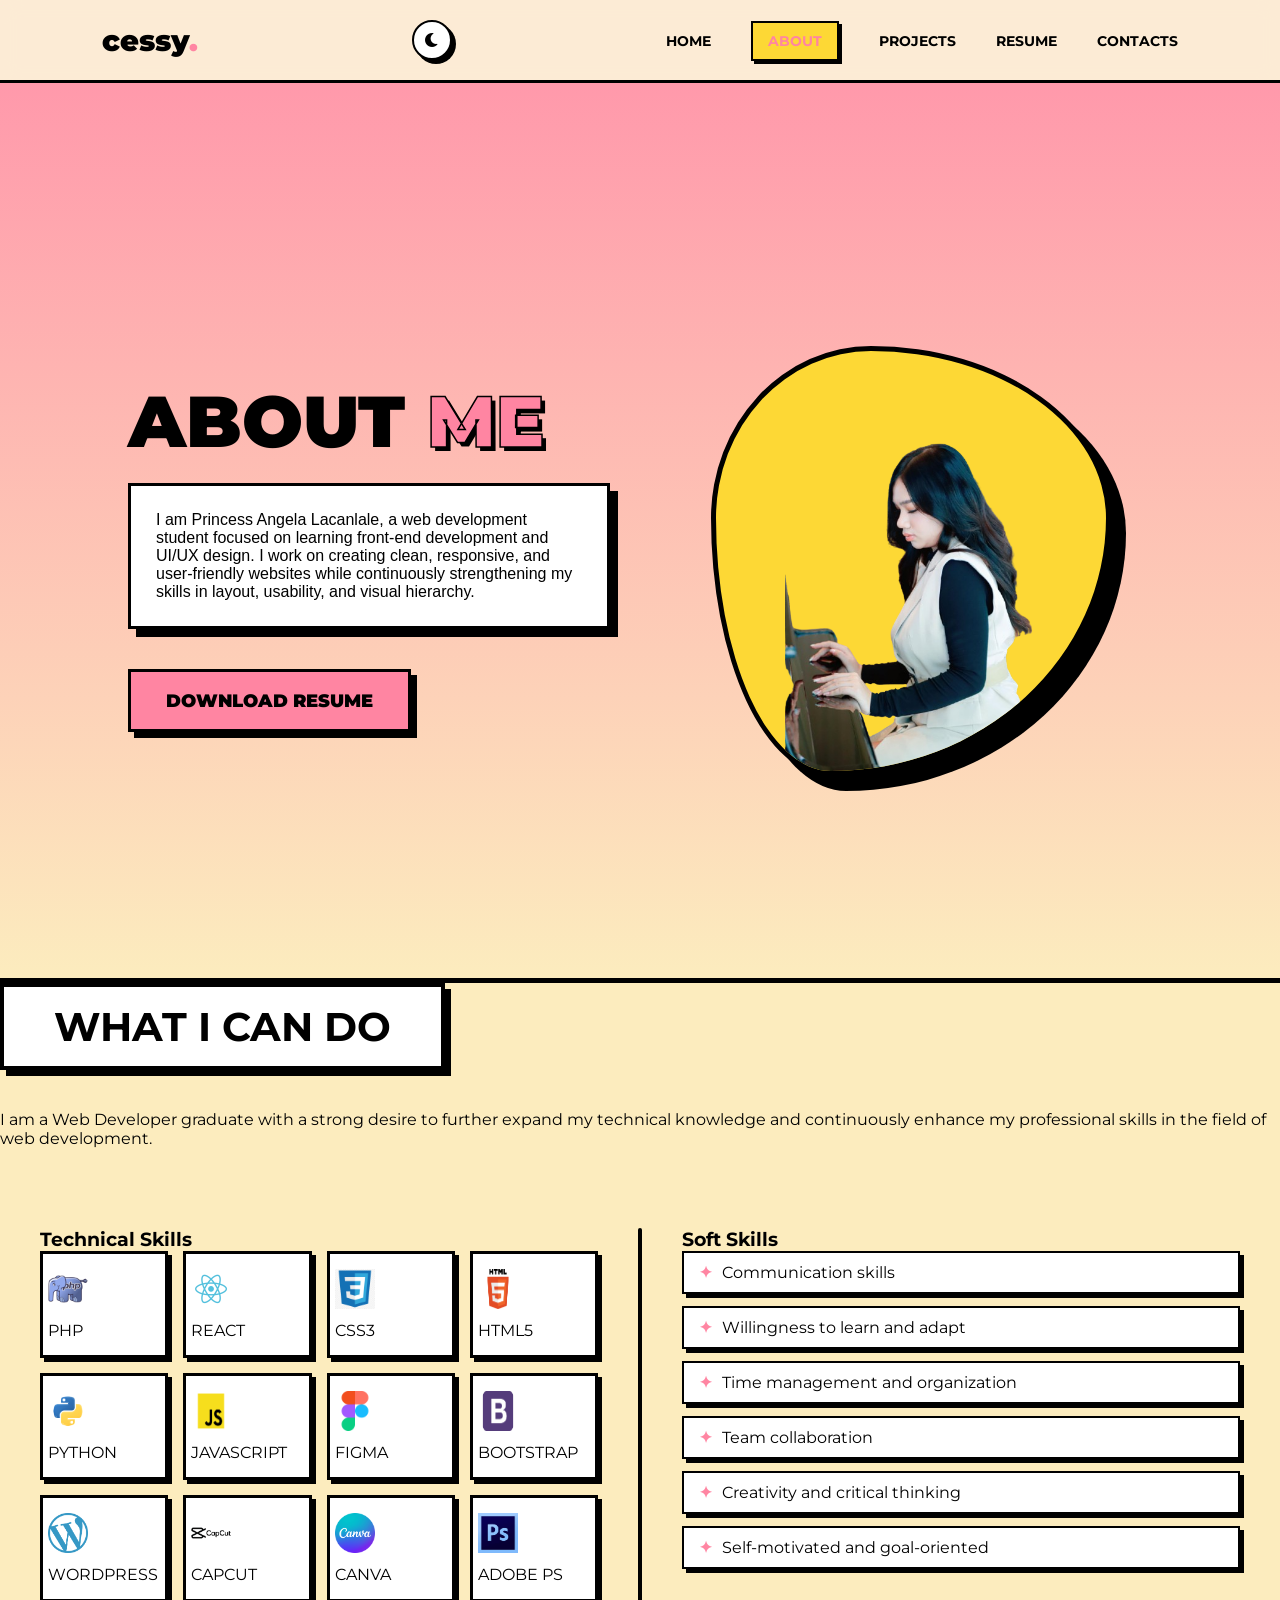
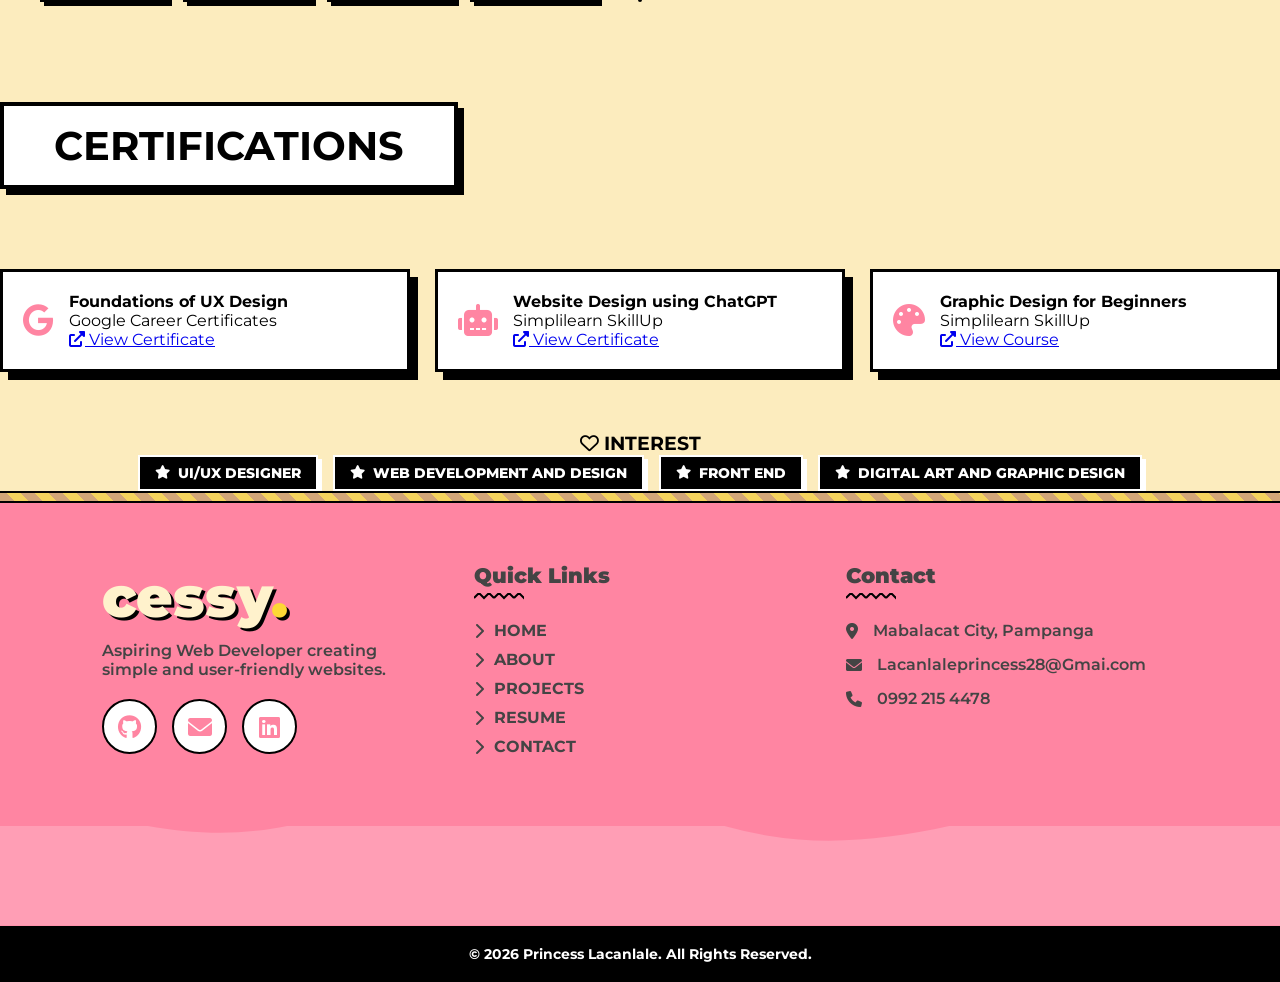
==== commit 7ed3e399: "Update about.html" ====
--- a/about.html
+++ b/about.html
@@ -58,7 +58,7 @@
 
         <section class="what-i-do">
             <div class="outline-box reveal">
-                <h2>What I Do</h2>
+                <h2>What I Can Do</h2>
             </div>
             <p class="summary reveal">I am a Web Developer graduate with a strong desire to further expand my technical knowledge and continuously enhance my professional skills in the field of web development.</p>
 
@@ -88,7 +88,6 @@
                     <ul class="soft-list">
                         <li>Communication skills</li>
                         <li>Willingness to learn and adapt</li>
-                        <li>Problem-solving mindset</li>
                         <li>Time management and organization</li>
                         <li>Team collaboration</li>
                         <li>Creativity and critical thinking</li>
--- a/css/about.css
+++ b/css/about.css
@@ -94,8 +94,42 @@
     transition: transform 0.3s ease;
 }
 
+/* --- DOWNLOAD RESUME BUTTON --- */
+.btn-pink {
+    display: inline-block;
+    background: var(--pink);
+    color: var(--black); /* Keep text dark for contrast */
+    text-decoration: none;
+    font-family: 'Montserrat', sans-serif;
+    font-weight: 900;
+    font-size: 1.1rem;
+    text-transform: uppercase;
+    padding: 18px 35px;
+    border: 3px solid var(--current-border);
+    box-shadow: 6px 6px 0px var(--current-border); /* The bold shadow */
+    transition: all 0.2s ease;
+    cursor: pointer;
+    margin-top: 10px;
+}
+
+.btn-pink:hover {
+    background: var(--yellow); /* Shifts to yellow on hover */
+    transform: translate(-2px, -2px); /* Moves slightly up */
+    box-shadow: 8px 8px 0px var(--current-border); /* Bigger shadow on hover */
+}
+
+.btn-pink:active {
+    transform: translate(4px, 4px); /* Pushes down when clicked */
+    box-shadow: 0px 0px 0px var(--current-border); /* Shadow disappears for "pressed" effect */
+}
+
+/* Dark mode adjustment for the button if needed */
+body.dark-mode .btn-pink {
+    color: #000; /* Ensuring the text stays readable on pink/yellow */
+}
+
 /* --- 4. SKILLS SECTION --- */
-.what-i-do { 
+.what-i-can-do { 
     padding: 100px 10%; 
     background-color: var(--current-bg);
     text-align: center; 
